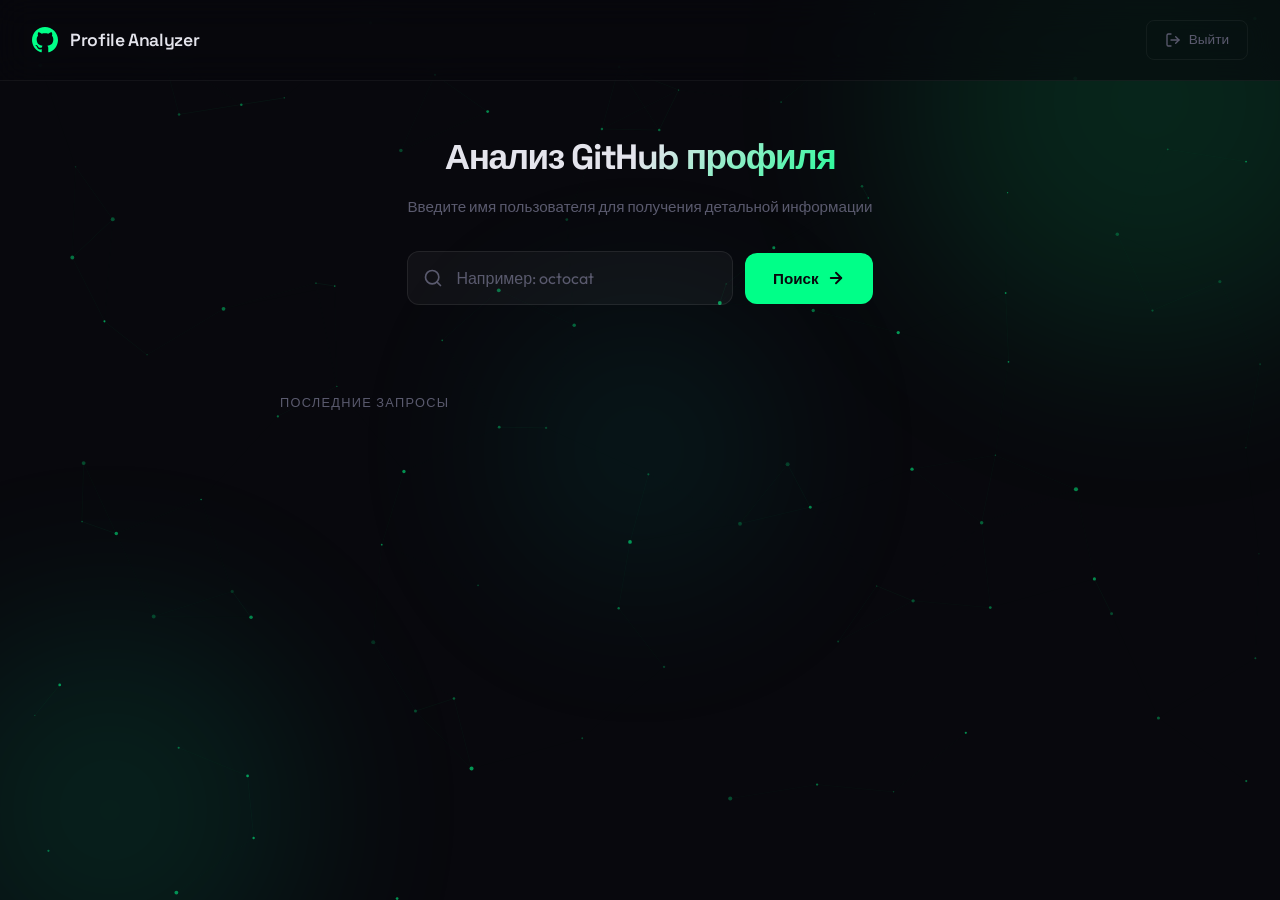
==== templates/index.html @ 8671c863 "create repository" ====
<!DOCTYPE html>
<html lang="ru">
<head>
    <meta charset="UTF-8">
    <meta name="viewport" content="width=device-width, initial-scale=1.0">
    <title>GitHub Profile Analyzer</title>

    <link rel="preconnect" href="https://fonts.googleapis.com">
    <link rel="preconnect" href="https://fonts.gstatic.com" crossorigin="">
    <link href="https://fonts.googleapis.com/css2?family=Space+Grotesk:wght@300;400;500;600;700&family=Outfit:wght@300;400;500;600;700&family=JetBrains+Mono:wght@400;500;600&display=swap" rel="stylesheet">

    <link rel="stylesheet" href="/static/css/style.css">
</head>
<body>

    <!-- Фоновый canvas для частиц -->
    <canvas id="particles-canvas"></canvas>

    <!-- Размытые цветные пятна -->
    <div class="bg-blobs" aria-hidden="true">
        <div class="blob blob-1"></div>
        <div class="blob blob-2"></div>
        <div class="blob blob-3"></div>
    </div>

    <!-- Экран анализа -->
    <section id="app-screen" class="screen active">
        <header class="app-header">
            <div class="header-brand">
                <svg viewBox="0 0 24 24" width="26" height="26" fill="var(--accent)" aria-hidden="true">
                    <path d="M12 0c-6.626 0-12 5.373-12 12 0 5.302 3.438 9.8 8.207 11.387.599.111.793-.261.793-.577v-2.234c-3.338.726-4.033-1.416-4.033-1.416-.546-1.387-1.333-1.756-1.333-1.756-1.089-.745.083-.729.083-.729 1.205.084 1.839 1.237 1.839 1.237 1.07 1.834 2.807 1.304 3.492.997.107-.775.418-1.305.762-1.604-2.665-.305-5.467-1.334-5.467-5.931 0-1.311.469-2.381 1.236-3.221-.124-.303-.535-1.524.117-3.176 0 0 1.008-.322 3.301 1.23.957-.266 1.983-.399 3.003-.404 1.02.005 2.047.138 3.006.404 2.291-1.552 3.297-1.23 3.297-1.23.653 1.653.242 2.874.118 3.176.77.84 1.235 1.911 1.235 3.221 0 4.609-2.807 5.624-5.479 5.921.43.372.823 1.102.823 2.222v3.293c0 .319.192.694.801.576 4.765-1.589 8.199-6.086 8.199-11.386 0-6.627-5.373-12-12-12z"></path>
                </svg>
                <span class="header-title">Profile Analyzer</span>
            </div>
            <a href="/auth/logout" class="logout-btn" aria-label="Выйти из аккаунта">
                <svg viewBox="0 0 24 24" width="16" height="16" fill="none" stroke="currentColor" stroke-width="2" stroke-linecap="round" stroke-linejoin="round" aria-hidden="true">
                    <path d="M9 21H5a2 2 0 0 1-2-2V5a2 2 0 0 1 2-2h4"></path>
                    <polyline points="16 17 21 12 16 7"></polyline>
                    <line x1="21" y1="12" x2="9" y2="12"></line>
                </svg>
                Выйти
            </a>
        </header>

        <main class="app-main">
            <!-- Поиск -->
            <div class="search-section">
                <h2 class="search-title">Анализ GitHub профиля</h2>
                <p class="search-subtitle">Введите имя пользователя для получения детальной информации</p>
                <div class="search-box">
                    <div class="search-input-wrapper">
                        <svg class="search-icon" viewBox="0 0 24 24" width="20" height="20" fill="none" stroke="var(--fg-muted)" stroke-width="2" stroke-linecap="round" stroke-linejoin="round" aria-hidden="true">
                            <circle cx="11" cy="11" r="8"></circle>
                            <line x1="21" y1="21" x2="16.65" y2="16.65"></line>
                        </svg>
                        <input type="text" id="username" placeholder="Например: octocat" aria-label="Имя пользователя GitHub" autocomplete="off" spellcheck="false">
                    </div>
                    <button class="search-btn" id="search-btn" aria-label="Начать поиск">
                        <span>Поиск</span>
                        <svg viewBox="0 0 24 24" width="18" height="18" fill="none" stroke="currentColor" stroke-width="2.5" stroke-linecap="round" stroke-linejoin="round" aria-hidden="true">
                            <line x1="5" y1="12" x2="19" y2="12"></line>
                            <polyline points="12 5 19 12 12 19"></polyline>
                        </svg>
                    </button>
                </div>
            </div>

            <!-- Лоадер -->
            <div id="loader" class="loader hidden" aria-label="Загрузка">
                <div class="loader-dot"></div>
                <div class="loader-dot"></div>
                <div class="loader-dot"></div>
            </div>

            <!-- Результаты — сюда JS вставит клон шаблона -->
            <div id="result" class="result-section"></div>

            <!-- История -->
            <div class="history-section">
                <h3 class="history-title">Последние запросы</h3>
                <div class="history-tags" id="history-list"></div>
            </div>
        </main>
    </section>

    <!-- ============================================================
         Шаблоны для динамического рендера результатов.
         Элементы <template> не отображаются на странице —
         JS клонирует их содержимое и заполняет данными.
         ============================================================ -->

    <!-- Строка одного языка (используется в tmpl-analysis) -->
    <template id="tmpl-lang-row">
        <div class="lang-row">
            <span class="lang-name">
                <span class="lang-dot"></span>
                <span class="lang-name-text"></span>
            </span>
            <div class="lang-bar-track">
                <div class="lang-bar-fill"></div>
            </div>
            <span class="lang-pct"></span>
        </div>
    </template>

    <!-- Бейдж с текстовой иконкой (звёзды, форки, дата…) -->
    <template id="tmpl-badge-icon">
        <div class="meta-badge">
            <span class="meta-icon"></span>
            <span class="meta-badge-text"></span>
        </div>
    </template>

    <!-- Бейдж с цветной точкой языка -->
    <template id="tmpl-badge-lang">
        <div class="meta-badge">
            <span class="lang-dot-sm"></span>
            <span class="meta-badge-text"></span>
        </div>
    </template>

    <!-- Основная карточка анализа: языки, резюме, статистика -->
    <template id="tmpl-analysis">
        <div class="analysis-card animate-in">
            <div class="analysis-border-glow"></div>

            <div class="analysis-header">
                <div class="analysis-avatar-wrap">
                    <svg viewBox="0 0 24 24" width="28" height="28" fill="var(--accent)" aria-hidden="true">
                        <path d="M12 0c-6.626 0-12 5.373-12 12 0 5.302 3.438 9.8 8.207 11.387.599.111.793-.261.793-.577v-2.234c-3.338.726-4.033-1.416-4.033-1.416-.546-1.387-1.333-1.756-1.333-1.756-1.089-.745.083-.729.083-.729 1.205.084 1.839 1.237 1.839 1.237 1.07 1.834 2.807 1.304 3.492.997.107-.775.418-1.305.762-1.604-2.665-.305-5.467-1.334-5.467-5.931 0-1.311.469-2.381 1.236-3.221-.124-.303-.535-1.524.117-3.176 0 0 1.008-.322 3.301 1.23.957-.266 1.983-.399 3.003-.404 1.02.005 2.047.138 3.006.404 2.291-1.552 3.297-1.23 3.297-1.23.653 1.653.242 2.874.118 3.176.77.84 1.235 1.911 1.235 3.221 0 4.609-2.807 5.624-5.479 5.921.43.372.823 1.102.823 2.222v3.293c0 .319.192.694.801.576 4.765-1.589 8.199-6.086 8.199-11.386 0-6.627-5.373-12-12-12z"/>
                    </svg>
                </div>
                <div>
                    <div class="analysis-username" data-field="username"></div>
                    <div class="analysis-label">Анализ профиля GitHub</div>
                </div>
            </div>

            <div class="analysis-stats">
                <div class="a-stat">
                    <span class="a-stat-value" data-field="repos">0</span>
                    <span class="a-stat-label">Репозитории</span>
                </div>
                <div class="a-stat a-stat--accent">
                    <span class="a-stat-value" data-field="stars">0</span>
                    <span class="a-stat-label">Звёзды</span>
                </div>
                <div class="a-stat">
                    <span class="a-stat-value" data-field="followers">0</span>
                    <span class="a-stat-label">Подписчики</span>
                </div>
                <div class="a-stat">
                    <span class="a-stat-value" data-field="activity">0</span>
                    <span class="a-stat-label">Активность/год</span>
                </div>
            </div>

            <!-- Секция языков — скрыта по умолчанию, JS покажет при наличии данных -->
            <div class="analysis-section" data-section="languages" style="display:none">
                <h3 class="section-title">Языки программирования</h3>
                <div class="lang-bars" data-container="lang-bars"></div>
            </div>

            <!-- Секция резюме — скрыта по умолчанию -->
            <div class="analysis-section" data-section="resume" style="display:none">
                <h3 class="section-title">Резюме</h3>
                <div class="resume-text" data-field="resume"></div>
            </div>

            <!-- Мета-бейджи — скрыты по умолчанию -->
            <div class="analysis-meta" data-container="badges" style="display:none"></div>

            <details class="raw-json">
                <summary>Сырые данные JSON</summary>
                <pre data-field="raw-json"></pre>
            </details>
        </div>
    </template>

    <!-- Карточка профиля с аватаром (сырой GitHub API) -->
    <template id="tmpl-profile">
        <div class="profile-card animate-in">
            <div class="profile-border-glow"></div>

            <div class="profile-header">
                <img class="profile-avatar" data-field="avatar" src="" alt="">
                <div class="profile-info">
                    <h2 class="profile-name" data-field="name"></h2>
                    <a class="profile-login" data-field="login-link" href="#" target="_blank" rel="noopener"></a>
                    <p class="profile-bio" data-field="bio" style="display:none"></p>
                </div>
            </div>

            <div class="profile-stats">
                <div class="stat">
                    <span class="stat-value" data-field="repos">0</span>
                    <span class="stat-label">Репозитории</span>
                </div>
                <div class="stat">
                    <span class="stat-value" data-field="followers">0</span>
                    <span class="stat-label">Подписчики</span>
                </div>
                <div class="stat">
                    <span class="stat-value" data-field="following">0</span>
                    <span class="stat-label">Подписки</span>
                </div>
                <div class="stat">
                    <span class="stat-value" data-field="gists">0</span>
                    <span class="stat-label">Gists</span>
                </div>
            </div>

            <div class="profile-details">
                <div class="detail" data-detail="location" style="display:none">
                    <svg viewBox="0 0 24 24" width="16" height="16" fill="none" stroke="currentColor" stroke-width="2" stroke-linecap="round" stroke-linejoin="round"><path d="M21 10c0 7-9 13-9 13s-9-6-9-13a9 9 0 0 1 18 0z"/><circle cx="12" cy="10" r="3"/></svg>
                    <span data-field="location-text"></span>
                </div>
                <div class="detail" data-detail="company" style="display:none">
                    <svg viewBox="0 0 24 24" width="16" height="16" fill="none" stroke="currentColor" stroke-width="2" stroke-linecap="round" stroke-linejoin="round"><rect x="4" y="2" width="16" height="20" rx="2" ry="2"/><path d="M9 22v-4h6v4"/><path d="M8 6h.01"/><path d="M16 6h.01"/><path d="M12 6h.01"/><path d="M12 10h.01"/><path d="M12 14h.01"/><path d="M16 10h.01"/><path d="M16 14h.01"/><path d="M8 10h.01"/><path d="M8 14h.01"/></svg>
                    <span data-field="company-text"></span>
                </div>
                <div class="detail" data-detail="email" style="display:none">
                    <svg viewBox="0 0 24 24" width="16" height="16" fill="none" stroke="currentColor" stroke-width="2" stroke-linecap="round" stroke-linejoin="round"><path d="M4 4h16c1.1 0 2 .9 2 2v12c0 1.1-.9 2-2 2H4c-1.1 0-2-.9-2-2V6c0-1.1.9-2 2-2z"/><polyline points="22,6 12,13 2,6"/></svg>
                    <a data-field="email-link" href="mailto:"></a>
                </div>
                <div class="detail" data-detail="blog" style="display:none">
                    <svg viewBox="0 0 24 24" width="16" height="16" fill="none" stroke="currentColor" stroke-width="2" stroke-linecap="round" stroke-linejoin="round"><circle cx="12" cy="12" r="10"/><line x1="2" y1="12" x2="22" y2="12"/><path d="M12 2a15.3 15.3 0 0 1 4 10 15.3 15.3 0 0 1-4 10 15.3 15.3 0 0 1-4-10 15.3 15.3 0 0 1 4-10z"/></svg>
                    <a data-field="blog-link" href="#" target="_blank" rel="noopener"></a>
                </div>
                <div class="detail" data-detail="created" style="display:none">
                    <svg viewBox="0 0 24 24" width="16" height="16" fill="none" stroke="currentColor" stroke-width="2" stroke-linecap="round" stroke-linejoin="round"><rect x="3" y="4" width="18" height="18" rx="2" ry="2"/><line x1="16" y1="2" x2="16" y2="6"/><line x1="8" y1="2" x2="8" y2="6"/><line x1="3" y1="10" x2="21" y2="10"/></svg>
                    <span data-field="created-text"></span>
                </div>
            </div>

            <details class="raw-json">
                <summary>Сырые данные JSON</summary>
                <pre data-field="raw-json"></pre>
            </details>
        </div>
    </template>

    <!-- Упрощённая карточка (без аватара, с бейджами языков) -->
    <template id="tmpl-simple">
        <div class="analysis-card animate-in">
            <div class="analysis-border-glow"></div>

            <div class="analysis-header">
                <div class="analysis-avatar-wrap">
                    <svg viewBox="0 0 24 24" width="28" height="28" fill="var(--accent)" aria-hidden="true">
                        <path d="M12 0c-6.626 0-12 5.373-12 12 0 5.302 3.438 9.8 8.207 11.387.599.111.793-.261.793-.577v-2.234c-3.338.726-4.033-1.416-4.033-1.416-.546-1.387-1.333-1.756-1.333-1.756-1.089-.745.083-.729.083-.729 1.205.084 1.839 1.237 1.839 1.237 1.07 1.834 2.807 1.304 3.492.997.107-.775.418-1.305.762-1.604-2.665-.305-5.467-1.334-5.467-5.931 0-1.311.469-2.381 1.236-3.221-.124-.303-.535-1.524.117-3.176 0 0 1.008-.322 3.301 1.23.957-.266 1.983-.399 3.003-.404 1.02.005 2.047.138 3.006.404 2.291-1.552 3.297-1.23 3.297-1.23.653 1.653.242 2.874.118 3.176.77.84 1.235 1.911 1.235 3.221 0 4.609-2.807 5.624-5.479 5.921.43.372.823 1.102.823 2.222v3.293c0 .319.192.694.801.576 4.765-1.589 8.199-6.086 8.199-11.386 0-6.627-5.373-12-12-12z"/>
                    </svg>
                </div>
                <div>
                    <div class="analysis-username" data-field="username"></div>
                    <div class="analysis-label">Анализ профиля GitHub</div>
                </div>
            </div>

            <div class="analysis-stats">
                <div class="a-stat">
                    <span class="a-stat-value" data-field="repos">0</span>
                    <span class="a-stat-label">Репозитории</span>
                </div>
                <div class="a-stat a-stat--accent">
                    <span class="a-stat-value" data-field="stars">0</span>
                    <span class="a-stat-label">Звёзды</span>
                </div>
                <div class="a-stat">
                    <span class="a-stat-value" data-field="followers">0</span>
                    <span class="a-stat-label">Подписчики</span>
                </div>
            </div>

            <div class="analysis-section" data-section="top-langs" style="display:none">
                <h3 class="section-title">Основные языки</h3>
                <div class="analysis-meta" data-container="top-langs"></div>
            </div>

            <div class="analysis-section" data-section="resume" style="display:none">
                <h3 class="section-title">Резюме</h3>
                <div class="resume-text" data-field="resume"></div>
            </div>

            <details class="raw-json">
                <summary>Сырые данные JSON</summary>
                <pre data-field="raw-json"></pre>
            </details>
        </div>
    </template>

    <!-- Fallback — просто JSON -->
    <template id="tmpl-json">
        <div class="json-card animate-in">
            <pre data-field="json-content"></pre>
        </div>
    </template>

    <!-- Ошибка -->
    <template id="tmpl-error">
        <div class="error-card animate-in">
            <span data-field="error-text"></span>
        </div>
    </template>

    <script src="/static/js/app.js"></script>
</body>
</html>
---- static/css/style.css ----
/* ============================================
   GitHub Profile Analyzer — Система стилей
   ============================================ */

/* --- Токены дизайна --- */
:root {
    --bg: #08080d;
    --bg-secondary: #0f0f16;
    --fg: #e4e4ec;
    --fg-muted: #5a5a6e;
    --accent: #00ff88;
    --accent-hover: #33ffaa;
    --accent-dim: rgba(0, 255, 136, 0.08);
    --accent-glow: rgba(0, 255, 136, 0.25);
    --accent-glow-strong: rgba(0, 255, 136, 0.45);
    --card-bg: rgba(14, 14, 22, 0.75);
    --card-border: rgba(255, 255, 255, 0.05);
    --input-bg: rgba(255, 255, 255, 0.04);
    --input-border: rgba(255, 255, 255, 0.08);
    --input-focus-border: rgba(0, 255, 136, 0.4);
    --danger: #ff4466;
    --radius: 18px;
    --radius-sm: 12px;
    --radius-xs: 8px;
    --font-display: 'Space Grotesk', sans-serif;
    --font-body: 'Outfit', sans-serif;
    --font-mono: 'JetBrains Mono', monospace;
    --transition: 0.3s cubic-bezier(0.4, 0, 0.2, 1);
}

/* --- @property для анимированного бордера --- */
@property --border-angle {
    syntax: '<angle>';
    initial-value: 0deg;
    inherits: false;
}

/* --- Сброс и база --- */
*,
*::before,
*::after {
    margin: 0;
    padding: 0;
    box-sizing: border-box;
}

html {
    font-size: 16px;
    -webkit-font-smoothing: antialiased;
    -moz-osx-font-smoothing: grayscale;
}

body {
    font-family: var(--font-body);
    background: var(--bg);
    color: var(--fg);
    min-height: 100vh;
    overflow-x: hidden;
    line-height: 1.6;
}

a {
    text-decoration: none;
    color: inherit;
}

button {
    font-family: inherit;
    cursor: pointer;
    border: none;
    background: none;
    color: inherit;
}

input {
    font-family: inherit;
    border: none;
    outline: none;
    background: none;
    color: inherit;
}

::selection {
    background: var(--accent);
    color: var(--bg);
}

/* ============================================
   Фон — Canvas частиц
   ============================================ */
#particles-canvas {
    position: fixed;
    inset: 0;
    z-index: 0;
    pointer-events: none;
}

/* ============================================
   Фон — Blob-ы
   ============================================ */
.bg-blobs {
    position: fixed;
    inset: 0;
    z-index: 0;
    pointer-events: none;
    overflow: hidden;
}

.blob {
    position: absolute;
    border-radius: 50%;
    filter: blur(100px);
    opacity: 0.12;
    will-change: transform;
}

.blob-1 {
    width: 500px;
    height: 500px;
    background: var(--accent);
    top: -150px;
    right: -120px;
    animation: blob-float-1 22s ease-in-out infinite;
}

.blob-2 {
    width: 380px;
    height: 380px;
    background: #00e5a0;
    bottom: -100px;
    left: -80px;
    animation: blob-float-2 26s ease-in-out infinite;
}

.blob-3 {
    width: 250px;
    height: 250px;
    background: #00ccaa;
    top: 50%;
    left: 50%;
    transform: translate(-50%, -50%);
    animation: blob-float-3 18s ease-in-out infinite;
}

@keyframes blob-float-1 {
    0%, 100% { transform: translate(0, 0) scale(1); }
    33% { transform: translate(-60px, 40px) scale(1.1); }
    66% { transform: translate(30px, -30px) scale(0.95); }
}

@keyframes blob-float-2 {
    0%, 100% { transform: translate(0, 0) scale(1); }
    33% { transform: translate(50px, -40px) scale(1.05); }
    66% { transform: translate(-40px, 20px) scale(0.9); }
}

@keyframes blob-float-3 {
    0%, 100% { transform: translate(-50%, -50%) scale(1); }
    50% { transform: translate(-50%, -50%) scale(1.3); }
}

/* ============================================
   Экраны — общее
   ============================================ */
.screen {
    position: fixed;
    inset: 0;
    z-index: 1;
    display: flex;
    align-items: center;
    justify-content: center;
    opacity: 0;
    visibility: hidden;
    transition: opacity 0.5s ease, visibility 0.5s ease;
}

.screen.active {
    opacity: 1;
    visibility: visible;
}

/* ============================================
   Экран входа — Карточка
   ============================================ */
.login-card {
    position: relative;
    width: 420px;
    max-width: 92vw;
    padding: 48px 40px 40px;
    background: var(--card-bg);
    backdrop-filter: blur(24px);
    -webkit-backdrop-filter: blur(24px);
    border: 1px solid var(--card-border);
    border-radius: var(--radius);
    text-align: center;
    transition: transform 0.15s ease-out, box-shadow var(--transition);
    will-change: transform;
    animation: card-enter 0.8s cubic-bezier(0.16, 1, 0.3, 1) both;
}

.login-card:hover {
    box-shadow: 0 0 60px rgba(0, 255, 136, 0.06);
}

@keyframes card-enter {
    from {
        opacity: 0;
        transform: translateY(40px) scale(0.96);
    }
    to {
        opacity: 1;
        transform: translateY(0) scale(1);
    }
}

/* Иконка */
.login-icon {
    display: inline-flex;
    align-items: center;
    justify-content: center;
    width: 72px;
    height: 72px;
    border-radius: 20px;
    background: var(--accent-dim);
    border: 1px solid rgba(0, 255, 136, 0.12);
    margin-bottom: 28px;
    animation: icon-pulse 3s ease-in-out infinite;
}

.login-icon svg {
    display: block;
}

@keyframes icon-pulse {
    0%, 100% { box-shadow: 0 0 0 0 rgba(0, 255, 136, 0.1); }
    50% { box-shadow: 0 0 20px 4px rgba(0, 255, 136, 0.08); }
}

/* Заголовок */
.login-title {
    font-family: var(--font-display);
    font-size: 1.85rem;
    font-weight: 700;
    letter-spacing: -0.03em;
    margin-bottom: 8px;
    background: linear-gradient(135deg, var(--fg) 40%, var(--accent));
    -webkit-background-clip: text;
    -webkit-text-fill-color: transparent;
    background-clip: text;
}

.login-subtitle {
    font-size: 0.92rem;
    color: var(--fg-muted);
    margin-bottom: 32px;
    line-height: 1.5;
}

/* Разделитель */
.divider {
    position: relative;
    display: flex;
    align-items: center;
    gap: 16px;
    margin-bottom: 28px;
}

.divider::before,
.divider::after {
    content: '';
    flex: 1;
    height: 1px;
    background: var(--card-border);
}

.divider span {
    font-size: 0.75rem;
    color: var(--fg-muted);
    text-transform: uppercase;
    letter-spacing: 0.12em;
    white-space: nowrap;
}

/* ============================================
   Кнопки авторизации
   ============================================ */
.auth-btn {
    display: flex;
    align-items: center;
    justify-content: center;
    gap: 12px;
    width: 100%;
    padding: 15px 20px;
    border-radius: var(--radius-sm);
    font-family: var(--font-body);
    font-size: 0.95rem;
    font-weight: 500;
    color: var(--fg);
    transition: all var(--transition);
    position: relative;
    overflow: hidden;
    margin-bottom: 14px;
}

.auth-btn:last-child {
    margin-bottom: 0;
}

.auth-btn[data-provider="google"] {
    background: rgba(255, 255, 255, 0.06);
    border: 1px solid rgba(255, 255, 255, 0.08);
}

.auth-btn[data-provider="google"]:hover {
    background: rgba(255, 255, 255, 0.1);
    border-color: rgba(255, 255, 255, 0.15);
    box-shadow: 0 0 30px rgba(255, 255, 255, 0.04);
    transform: translateY(-2px);
}

.auth-btn[data-provider="github"] {
    background: rgba(0, 255, 136, 0.08);
    border: 1px solid rgba(0, 255, 136, 0.15);
}

.auth-btn[data-provider="github"]:hover {
    background: rgba(0, 255, 136, 0.14);
    border-color: rgba(0, 255, 136, 0.35);
    box-shadow: 0 0 30px rgba(0, 255, 136, 0.1);
    transform: translateY(-2px);
}

/* Hover-волна на кнопках */
.auth-btn::before {
    content: '';
    position: absolute;
    inset: 0;
    background: radial-gradient(circle at var(--ripple-x, 50%) var(--ripple-y, 50%), rgba(255,255,255,0.1) 0%, transparent 60%);
    opacity: 0;
    transition: opacity 0.4s ease;
}

.auth-btn:hover::before {
    opacity: 1;
}

/* Каскадное появление кнопок */
.auth-btn:nth-child(1) { animation: btn-stagger 0.6s 0.3s cubic-bezier(0.16, 1, 0.3, 1) both; }
.auth-btn:nth-child(2) { animation: btn-stagger 0.6s 0.4s cubic-bezier(0.16, 1, 0.3, 1) both; }

@keyframes btn-stagger {
    from { opacity: 0; transform: translateY(16px); }
    to { opacity: 1; transform: translateY(0); }
}

/* ============================================
   Экран приложения — Header
   ============================================ */
#app-screen {
    flex-direction: column;
    align-items: stretch;
}

.app-header {
    position: relative;
    z-index: 10;
    display: flex;
    align-items: center;
    justify-content: space-between;
    padding: 20px 32px;
    background: rgba(8, 8, 13, 0.6);
    backdrop-filter: blur(16px);
    -webkit-backdrop-filter: blur(16px);
    border-bottom: 1px solid var(--card-border);
}

.header-brand {
    display: flex;
    align-items: center;
    gap: 12px;
}

.header-title {
    font-family: var(--font-display);
    font-size: 1.1rem;
    font-weight: 600;
    letter-spacing: -0.02em;
}

.logout-btn {
    display: flex;
    align-items: center;
    gap: 8px;
    padding: 8px 18px;
    border-radius: var(--radius-xs);
    font-size: 0.85rem;
    font-weight: 500;
    color: var(--fg-muted);
    border: 1px solid var(--card-border);
    transition: all var(--transition);
}

.logout-btn:hover {
    color: var(--danger);
    border-color: rgba(255, 68, 102, 0.3);
    background: rgba(255, 68, 102, 0.06);
}

/* ============================================
   Экран приложения — Main
   ============================================ */
.app-main {
    position: relative;
    z-index: 1;
    flex: 1;
    overflow-y: auto;
    padding: 48px 32px 60px;
    display: flex;
    flex-direction: column;
    align-items: center;
}

/* ============================================
   Поисковая секция
   ============================================ */
.search-section {
    text-align: center;
    margin-bottom: 40px;
    animation: fade-up 0.7s 0.1s cubic-bezier(0.16, 1, 0.3, 1) both;
}

.search-title {
    font-family: var(--font-display);
    font-size: 2.2rem;
    font-weight: 700;
    letter-spacing: -0.04em;
    margin-bottom: 10px;
    background: linear-gradient(135deg, var(--fg) 50%, var(--accent));
    -webkit-background-clip: text;
    -webkit-text-fill-color: transparent;
    background-clip: text;
}

.search-subtitle {
    font-size: 0.95rem;
    color: var(--fg-muted);
    margin-bottom: 32px;
}

.search-box {
    display: flex;
    align-items: center;
    gap: 12px;
    max-width: 560px;
    width: 100%;
    margin: 0 auto;
}

.search-input-wrapper {
    flex: 1;
    position: relative;
    display: flex;
    align-items: center;
}

.search-icon {
    position: absolute;
    left: 16px;
    pointer-events: none;
    transition: stroke var(--transition);
}

.search-input-wrapper input {
    width: 100%;
    padding: 16px 18px 16px 48px;
    font-size: 1rem;
    background: var(--input-bg);
    border: 1px solid var(--input-border);
    border-radius: var(--radius-sm);
    color: var(--fg);
    transition: all var(--transition);
}

.search-input-wrapper input::placeholder {
    color: var(--fg-muted);
}

.search-input-wrapper input:focus {
    border-color: var(--input-focus-border);
    background: rgba(0, 255, 136, 0.03);
    box-shadow: 0 0 0 4px rgba(0, 255, 136, 0.06), 0 0 30px rgba(0, 255, 136, 0.04);
}

.search-input-wrapper input:focus ~ .search-icon,
.search-input-wrapper input:focus + .search-icon {
    stroke: var(--accent);
}

.search-btn {
    display: flex;
    align-items: center;
    gap: 8px;
    padding: 16px 28px;
    background: var(--accent);
    color: var(--bg);
    font-weight: 600;
    font-size: 0.95rem;
    border-radius: var(--radius-sm);
    transition: all var(--transition);
    white-space: nowrap;
}

.search-btn:hover {
    background: var(--accent-hover);
    box-shadow: 0 0 24px var(--accent-glow), 0 4px 20px rgba(0, 0, 0, 0.3);
    transform: translateY(-2px);
}

.search-btn:active {
    transform: translateY(0) scale(0.97);
}

.search-btn svg {
    transition: transform 0.2s ease;
}

.search-btn:hover svg {
    transform: translateX(3px);
}

/* ============================================
   Лоадер
   ============================================ */
.loader {
    display: flex;
    align-items: center;
    gap: 8px;
    margin: 32px 0;
}

.loader.hidden {
    display: none;
}

.loader-dot {
    width: 10px;
    height: 10px;
    border-radius: 50%;
    background: var(--accent);
    animation: loader-bounce 1.2s ease-in-out infinite;
}

.loader-dot:nth-child(2) { animation-delay: 0.15s; }
.loader-dot:nth-child(3) { animation-delay: 0.3s; }

@keyframes loader-bounce {
    0%, 80%, 100% { transform: scale(0.5); opacity: 0.3; }
    40% { transform: scale(1); opacity: 1; }
}

/* ============================================
   Результаты — общее
   ============================================ */
.result-section {
    width: 100%;
    max-width: 720px;
}

.animate-in {
    animation: fade-up 0.6s cubic-bezier(0.16, 1, 0.3, 1) both;
}

@keyframes fade-up {
    from { opacity: 0; transform: translateY(24px); }
    to { opacity: 1; transform: translateY(0); }
}

/* ============================================
   Карточка анализа (основная)
   ============================================ */
.analysis-card {
    position: relative;
    background: var(--card-bg);
    backdrop-filter: blur(20px);
    -webkit-backdrop-filter: blur(20px);
    border-radius: var(--radius);
    padding: 36px;
    overflow: hidden;
}

/* Вращающийся градиентный бордер — реализован через отдельный div,
   потому что ::before нельзя стилизовать из JS */
.analysis-border-glow,
.profile-border-glow {
    position: absolute;
    inset: 0;
    border-radius: var(--radius);
    padding: 1px;
    background: linear-gradient(
        var(--border-angle),
        var(--accent) 0%,
        transparent 20%,
        transparent 80%,
        var(--accent) 100%
    );
    -webkit-mask: linear-gradient(#fff 0 0) content-box, linear-gradient(#fff 0 0);
    -webkit-mask-composite: xor;
    mask-composite: exclude;
    animation: rotate-border 5s linear infinite;
    pointer-events: none;
}

@keyframes rotate-border {
    to { --border-angle: 360deg; }
}

/* Шапка анализа */
.analysis-header {
    display: flex;
    align-items: center;
    gap: 18px;
    margin-bottom: 28px;
    position: relative;
    z-index: 1;
}

.analysis-avatar-wrap {
    display: flex;
    align-items: center;
    justify-content: center;
    width: 56px;
    height: 56px;
    border-radius: 16px;
    background: var(--accent-dim);
    border: 1px solid rgba(0, 255, 136, 0.12);
    flex-shrink: 0;
}

.analysis-username {
    font-family: var(--font-display);
    font-size: 1.55rem;
    font-weight: 700;
    letter-spacing: -0.03em;
    line-height: 1.2;
}

.analysis-label {
    font-size: 0.82rem;
    color: var(--fg-muted);
    margin-top: 2px;
}

/* Статистика анализа */
.analysis-stats {
    display: grid;
    grid-template-columns: repeat(4, 1fr);
    gap: 10px;
    margin-bottom: 32px;
    position: relative;
    z-index: 1;
}

.a-stat {
    text-align: center;
    padding: 18px 8px 14px;
    background: rgba(255, 255, 255, 0.02);
    border: 1px solid var(--card-border);
    border-radius: var(--radius-xs);
    transition: all var(--transition);
}

.a-stat:hover {
    background: var(--accent-dim);
    border-color: rgba(0, 255, 136, 0.12);
}

.a-stat--accent {
    background: rgba(0, 255, 136, 0.04);
    border-color: rgba(0, 255, 136, 0.1);
}

.a-stat-value {
    display: block;
    font-family: var(--font-display);
    font-size: 1.5rem;
    font-weight: 700;
    color: var(--accent);
    line-height: 1.2;
}

.a-stat-label {
    display: block;
    font-size: 0.7rem;
    color: var(--fg-muted);
    text-transform: uppercase;
    letter-spacing: 0.06em;
    margin-top: 6px;
}

/* Секции внутри карточки */
.analysis-section {
    margin-bottom: 28px;
    position: relative;
    z-index: 1;
}

.section-title {
    font-family: var(--font-display);
    font-size: 0.78rem;
    font-weight: 600;
    color: var(--fg-muted);
    text-transform: uppercase;
    letter-spacing: 0.1em;
    margin-bottom: 16px;
    padding-bottom: 10px;
    border-bottom: 1px solid var(--card-border);
}

/* ============================================
   Языки программирования — Полоски
   ============================================ */
.lang-bars {
    display: flex;
    flex-direction: column;
    gap: 10px;
}

.lang-row {
    display: flex;
    align-items: center;
    gap: 12px;
}

.lang-name {
    display: flex;
    align-items: center;
    gap: 8px;
    min-width: 120px;
    font-family: var(--font-mono);
    font-size: 0.82rem;
    color: var(--fg);
    flex-shrink: 0;
}

.lang-dot {
    display: inline-block;
    width: 10px;
    height: 10px;
    border-radius: 50%;
    flex-shrink: 0;
}

.lang-dot-sm {
    display: inline-block;
    width: 8px;
    height: 8px;
    border-radius: 50%;
    flex-shrink: 0;
    margin-right: 2px;
}

.lang-bar-track {
    flex: 1;
    height: 8px;
    background: rgba(255, 255, 255, 0.04);
    border-radius: 4px;
    overflow: hidden;
}

.lang-bar-fill {
    height: 100%;
    width: 0;
    border-radius: 4px;
    transition: width 0.9s cubic-bezier(0.16, 1, 0.3, 1);
}

.lang-pct {
    min-width: 50px;
    text-align: right;
    font-family: var(--font-mono);
    font-size: 0.78rem;
    color: var(--fg-muted);
    flex-shrink: 0;
}

/* ============================================
   Резюме
   ============================================ */
.resume-text {
    font-size: 0.92rem;
    line-height: 1.8;
    color: rgba(228, 228, 236, 0.82);
}

.resume-text strong {
    color: var(--fg);
    font-weight: 600;
}

/* ============================================
   Мета-бейджи
   ============================================ */
.analysis-meta {
    display: flex;
    flex-wrap: wrap;
    gap: 8px;
    position: relative;
    z-index: 1;
    margin-bottom: 4px;
}

.meta-badge {
    display: inline-flex;
    align-items: center;
    gap: 6px;
    padding: 7px 14px;
    background: rgba(255, 255, 255, 0.03);
    border: 1px solid var(--card-border);
    border-radius: 100px;
    font-size: 0.8rem;
    color: var(--fg-muted);
    transition: all var(--transition);
}

.meta-badge:hover {
    border-color: rgba(255, 255, 255, 0.1);
    background: rgba(255, 255, 255, 0.05);
}

.meta-icon {
    font-size: 0.85rem;
    opacity: 0.7;
}

/* ============================================
   Профиль-карточка (GitHub API с аватаром)
   ============================================ */
.profile-card {
    position: relative;
    background: var(--card-bg);
    backdrop-filter: blur(20px);
    -webkit-backdrop-filter: blur(20px);
    border-radius: var(--radius);
    padding: 32px;
    overflow: hidden;
}

.profile-header {
    display: flex;
    align-items: center;
    gap: 20px;
    margin-bottom: 28px;
    position: relative;
    z-index: 1;
}

.profile-avatar {
    width: 88px;
    height: 88px;
    border-radius: 50%;
    border: 2px solid rgba(0, 255, 136, 0.2);
    object-fit: cover;
    flex-shrink: 0;
    transition: border-color var(--transition), box-shadow var(--transition);
}

.profile-avatar:hover {
    border-color: var(--accent);
    box-shadow: 0 0 20px rgba(0, 255, 136, 0.15);
}

.profile-info {
    text-align: left;
    min-width: 0;
}

.profile-name {
    font-family: var(--font-display);
    font-size: 1.5rem;
    font-weight: 700;
    letter-spacing: -0.03em;
    margin-bottom: 2px;
    word-break: break-word;
}

.profile-login {
    display: inline-block;
    font-family: var(--font-mono);
    font-size: 0.85rem;
    color: var(--accent);
    margin-bottom: 6px;
    transition: opacity var(--transition);
}

.profile-login:hover {
    opacity: 0.7;
}

.profile-bio {
    font-size: 0.88rem;
    color: var(--fg-muted);
    line-height: 1.5;
    word-break: break-word;
}

/* Статистика профиля */
.profile-stats {
    display: grid;
    grid-template-columns: repeat(4, 1fr);
    gap: 12px;
    margin-bottom: 28px;
    position: relative;
    z-index: 1;
}

.stat {
    text-align: center;
    padding: 16px 8px;
    background: rgba(255, 255, 255, 0.02);
    border: 1px solid var(--card-border);
    border-radius: var(--radius-xs);
    transition: all var(--transition);
}

.stat:hover {
    background: var(--accent-dim);
    border-color: rgba(0, 255, 136, 0.12);
}

.stat-value {
    display: block;
    font-family: var(--font-display);
    font-size: 1.45rem;
    font-weight: 700;
    color: var(--accent);
    line-height: 1.2;
}

.stat-label {
    display: block;
    font-size: 0.72rem;
    color: var(--fg-muted);
    text-transform: uppercase;
    letter-spacing: 0.08em;
    margin-top: 4px;
}

/* Детали профиля */
.profile-details {
    display: flex;
    flex-wrap: wrap;
    gap: 16px 24px;
    margin-bottom: 24px;
    position: relative;
    z-index: 1;
}

.detail {
    display: flex;
    align-items: center;
    gap: 8px;
    font-size: 0.88rem;
    color: var(--fg-muted);
}

.detail svg {
    flex-shrink: 0;
    opacity: 0.5;
}

.detail a {
    color: var(--accent);
    transition: opacity var(--transition);
}

.detail a:hover {
    opacity: 0.7;
}

/* ============================================
   Свёрнутый JSON
   ============================================ */
.raw-json {
    position: relative;
    z-index: 1;
    border-top: 1px solid var(--card-border);
    padding-top: 20px;
    margin-top: 8px;
}

.raw-json summary {
    font-family: var(--font-mono);
    font-size: 0.8rem;
    color: var(--fg-muted);
    cursor: pointer;
    padding: 8px 0;
    transition: color var(--transition);
    list-style: none;
    display: flex;
    align-items: center;
    gap: 8px;
}

.raw-json summary::-webkit-details-marker {
    display: none;
}

.raw-json summary::before {
    content: '\25B6';
    font-size: 0.6rem;
    transition: transform var(--transition);
    display: inline-block;
}

.raw-json[open] summary::before {
    transform: rotate(90deg);
}

.raw-json summary:hover {
    color: var(--fg);
}

.raw-json pre {
    margin-top: 12px;
    padding: 20px;
    background: rgba(0, 0, 0, 0.3);
    border: 1px solid var(--card-border);
    border-radius: var(--radius-xs);
    font-family: var(--font-mono);
    font-size: 0.78rem;
    color: var(--fg-muted);
    overflow-x: auto;
    line-height: 1.7;
    white-space: pre-wrap;
    word-break: break-all;
}

/* ============================================
   JSON-карточка (fallback)
   ============================================ */
.json-card {
    background: var(--card-bg);
    backdrop-filter: blur(20px);
    -webkit-backdrop-filter: blur(20px);
    border: 1px solid var(--card-border);
    border-radius: var(--radius);
    padding: 28px;
}

.json-card pre {
    font-family: var(--font-mono);
    font-size: 0.82rem;
    color: var(--fg-muted);
    line-height: 1.7;
    white-space: pre-wrap;
    word-break: break-all;
}

/* ============================================
   Ошибка
   ============================================ */
.error-card {
    background: rgba(255, 68, 102, 0.06);
    border: 1px solid rgba(255, 68, 102, 0.15);
    border-radius: var(--radius-sm);
    padding: 24px 28px;
    color: var(--danger);
    font-size: 0.95rem;
}

/* ============================================
   История запросов
   ============================================ */
.history-section {
    width: 100%;
    max-width: 720px;
    margin-top: 48px;
    animation: fade-up 0.7s 0.3s cubic-bezier(0.16, 1, 0.3, 1) both;
}

.history-title {
    font-family: var(--font-display);
    font-size: 0.8rem;
    font-weight: 500;
    color: var(--fg-muted);
    text-transform: uppercase;
    letter-spacing: 0.1em;
    margin-bottom: 16px;
}

.history-tags {
    display: flex;
    flex-wrap: wrap;
    gap: 10px;
}

.history-tag {
    padding: 8px 18px;
    font-family: var(--font-mono);
    font-size: 0.82rem;
    color: var(--fg-muted);
    background: var(--input-bg);
    border: 1px solid var(--input-border);
    border-radius: 100px;
    transition: all var(--transition);
}

.history-tag:hover {
    color: var(--accent);
    border-color: rgba(0, 255, 136, 0.25);
    background: var(--accent-dim);
    transform: translateY(-2px);
    box-shadow: 0 4px 12px rgba(0, 0, 0, 0.2);
}

.history-tag:active {
    transform: translateY(0) scale(0.96);
}

/* ============================================
   Адаптивность
   ============================================ */
@media (max-width: 640px) {
    .login-card {
        padding: 36px 24px 32px;
    }

    .login-title {
        font-size: 1.5rem;
    }

    .search-title {
        font-size: 1.6rem;
    }

    .search-box {
        flex-direction: column;
    }

    .search-btn {
        justify-content: center;
    }

    .analysis-stats {
        grid-template-columns: repeat(2, 1fr);
    }

    .lang-name {
        min-width: 90px;
        font-size: 0.75rem;
    }

    .profile-header {
        flex-direction: column;
        text-align: center;
    }

    .profile-info {
        text-align: center;
    }

    .profile-stats {
        grid-template-columns: repeat(2, 1fr);
    }

    .profile-details {
        flex-direction: column;
        gap: 10px;
    }

    .app-header {
        padding: 16px 20px;
    }

    .app-main {
        padding: 32px 20px 48px;
    }

    .analysis-card,
    .profile-card {
        padding: 24px;
    }

    .profile-avatar {
        width: 72px;
        height: 72px;
    }
}

@media (max-width: 380px) {
    .login-card {
        padding: 28px 18px 24px;
    }

    .login-icon {
        width: 60px;
        height: 60px;
        border-radius: 16px;
    }

    .login-icon svg {
        width: 36px;
        height: 36px;
    }

    .lang-row {
        gap: 8px;
    }

    .lang-name {
        min-width: 75px;
        font-size: 0.7rem;
    }

    .lang-pct {
        min-width: 40px;
        font-size: 0.7rem;
    }
}

/* ============================================
   Уважение к prefers-reduced-motion
   ============================================ */
@media (prefers-reduced-motion: reduce) {
    *,
    *::before,
    *::after {
        animation-duration: 0.01ms !important;
        animation-iteration-count: 1 !important;
        transition-duration: 0.01ms !important;
    }

    #particles-canvas {
        display: none;
    }

    .blob {
        animation: none;
    }
}

/* ============================================
   Скроллбар
   ============================================ */
::-webkit-scrollbar {
    width: 6px;
}

::-webkit-scrollbar-track {
    background: transparent;
}

::-webkit-scrollbar-thumb {
    background: rgba(255, 255, 255, 0.08);
    border-radius: 3px;
}

::-webkit-scrollbar-thumb:hover {
    background: rgba(255, 255, 255, 0.15);
}
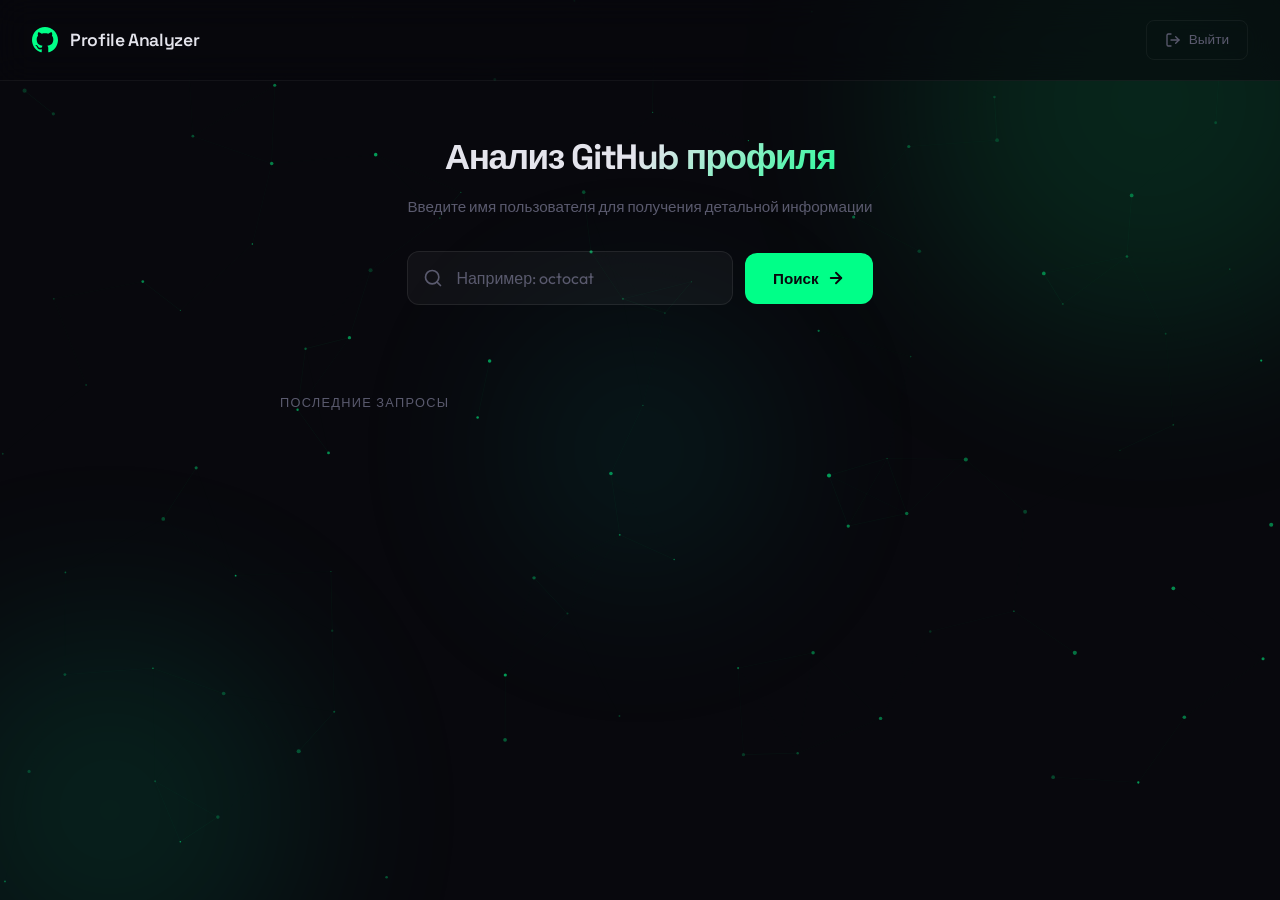
==== commit 6495ef2f: "feat: внедрить Retry Policy и глобальную обработку ошибок API (#4)" ====
--- a/templates/index.html
+++ b/templates/index.html
@@ -303,6 +303,18 @@
         </div>
     </template>
 
+
+    <!-- Модальное окно для ошибок -->
+    <div id="error-modal" class="modal-overlay hidden">
+        <div class="modal-content">
+            <button class="modal-close" onclick="closeErrorModal()">×</button>
+            <div class="modal-icon">⚠️</div>
+            <h3>Произошла ошибка</h3>
+            <p id="error-message">Текст ошибки будет здесь</p>
+            <button class="modal-btn" onclick="closeErrorModal()">Понятно</button>
+        </div>
+    </div>
+
     <script src="/static/js/app.js"></script>
 </body>
 </html>
--- a/static/css/style.css
+++ b/static/css/style.css
@@ -1257,4 +1257,96 @@
 
 ::-webkit-scrollbar-thumb:hover {
     background: rgba(255, 255, 255, 0.15);
+}
+
+/* Модальное окно (Overlay) */
+.modal-overlay {
+    position: fixed;
+    top: 0;
+    left: 0;
+    width: 100%;
+    height: 100%;
+    background: rgba(0, 0, 0, 0.7);
+    backdrop-filter: blur(4px);
+    display: flex;
+    justify-content: center;
+    align-items: center;
+    z-index: 9999;
+    opacity: 1;
+    transition: opacity 0.3s ease;
+}
+
+/* Скрытое состояние */
+.modal-overlay.hidden {
+    opacity: 0;
+    pointer-events: none;
+}
+
+/* Само окно */
+.modal-content {
+    background: #1a1a1a; /* Подстрой под свой темный фон */
+    border: 1px solid #333;
+    border-radius: 12px;
+    padding: 30px;
+    max-width: 450px;
+    width: 90%;
+    text-align: center;
+    box-shadow: 0 10px 40px rgba(0, 0, 0, 0.6);
+    position: relative;
+    color: #e0e0e0;
+    transform: scale(1);
+    transition: transform 0.3s ease;
+}
+
+.modal-overlay.hidden .modal-content {
+    transform: scale(0.9);
+}
+
+.modal-icon {
+    font-size: 48px;
+    margin-bottom: 10px;
+}
+
+.modal-content h3 {
+    margin: 0 0 10px 0;
+    color: #ff4d4d; /* Красный оттенок для ошибки */
+}
+
+.modal-content p {
+    margin: 0 0 20px 0;
+    line-height: 1.5;
+    color: #aaa;
+    word-break: break-word;
+}
+
+.modal-close {
+    position: absolute;
+    top: 10px;
+    right: 15px;
+    background: none;
+    border: none;
+    color: #666;
+    font-size: 28px;
+    cursor: pointer;
+    line-height: 1;
+}
+
+.modal-close:hover {
+    color: #fff;
+}
+
+.modal-btn {
+    padding: 10px 24px;
+    background: #00ff88; /* Твой акцентный цвет */
+    color: #000;
+    border: none;
+    border-radius: 6px;
+    cursor: pointer;
+    font-weight: bold;
+    font-size: 14px;
+    transition: background 0.2s;
+}
+
+.modal-btn:hover {
+    background: #00cc6a;
 }
